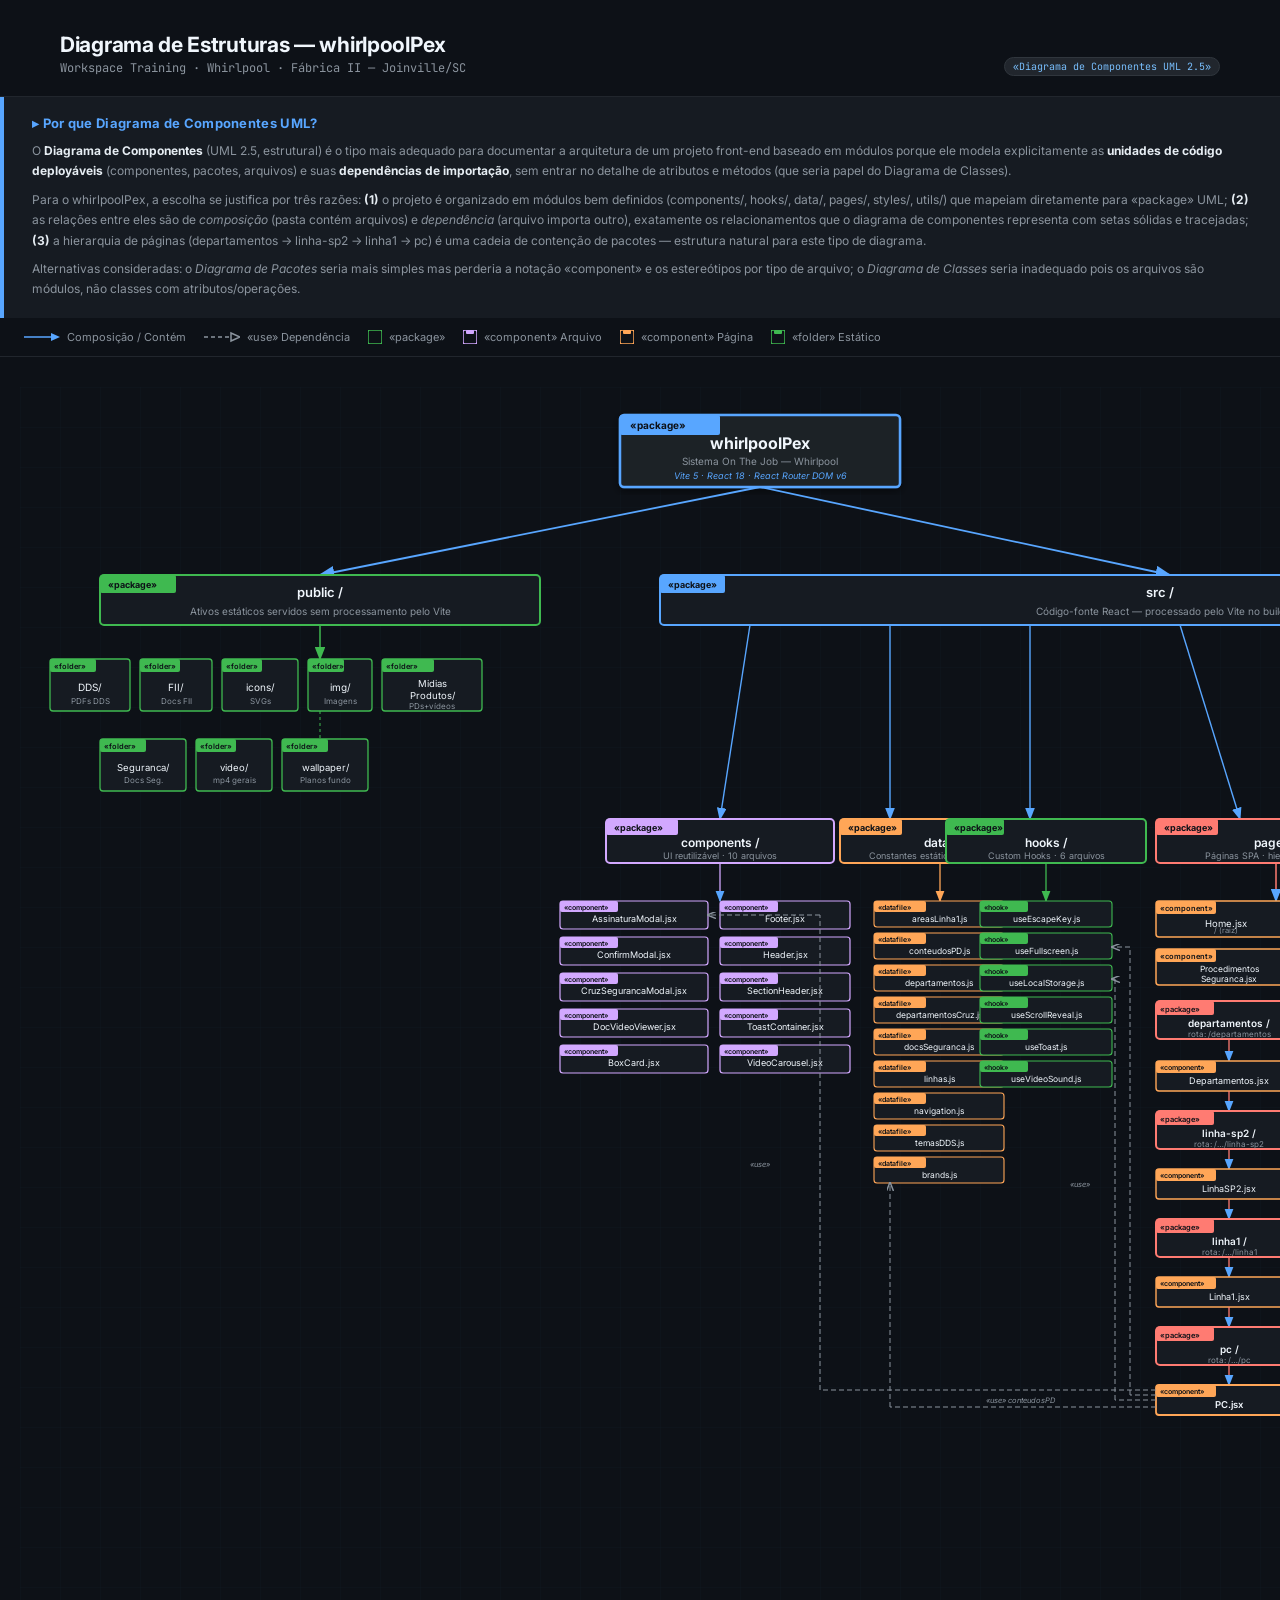
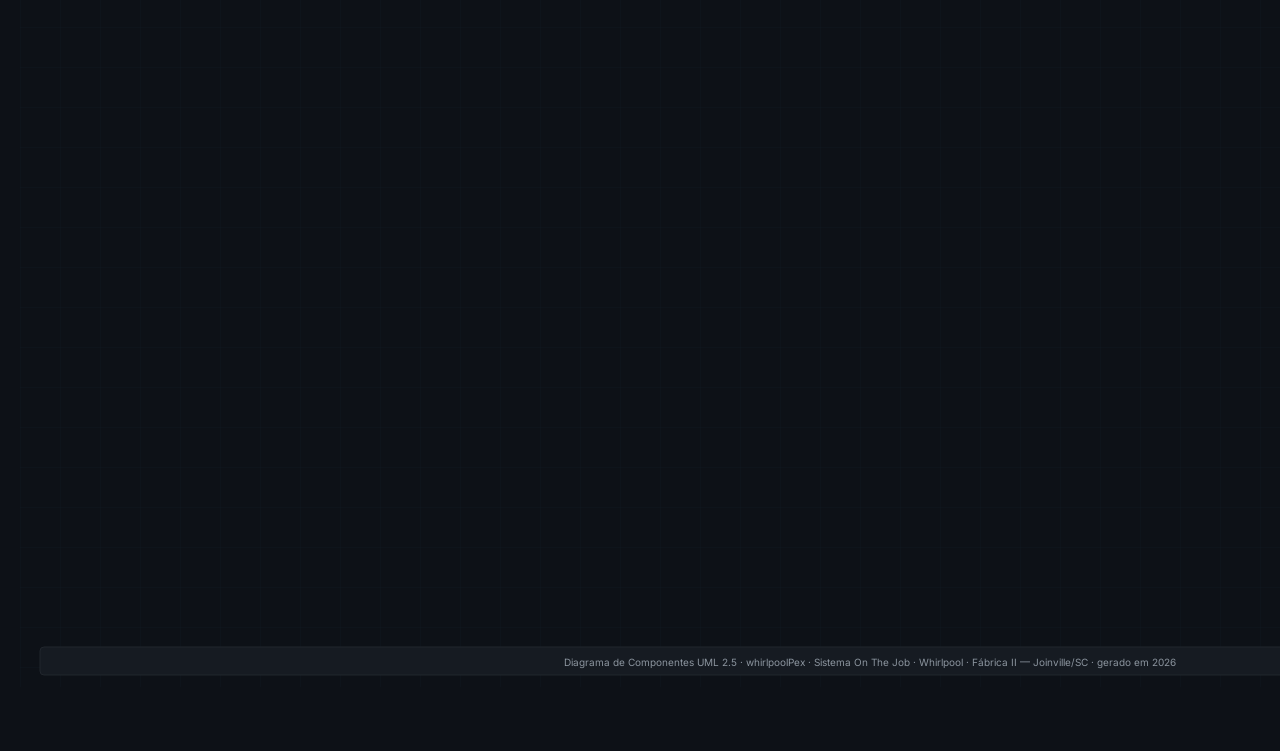
==== diagramaDeComponentes.html @ 2e38b56a "Inserido Diagramas de Comportamento/Componentes do sistema" ====
<!DOCTYPE html>
<html lang="pt-BR">
<head>
    <meta charset="UTF-8">
    <meta name="viewport" content="width=device-width, initial-scale=1.0">
    <title>Diagrama de Estruturas — whirlpoolPex</title>
    <style>
        @import url('https://fonts.googleapis.com/css2?family=JetBrains+Mono:wght@400;600&family=Inter:wght@300;400;600;700&display=swap');
        *{box-sizing:border-box;margin:0;padding:0}
        body{background:#0d1117;font-family:'Inter',sans-serif;color:#e6edf3;min-height:100vh}
        .page-header{padding:32px 60px 20px;border-bottom:1px solid #21262d;display:flex;align-items:flex-end;justify-content:space-between}
        .page-header h1{font-size:21px;font-weight:700;color:#f0f6fc;letter-spacing:-.3px}
        .page-header p{font-size:12px;color:#8b949e;margin-top:3px;font-family:'JetBrains Mono',monospace}
        .badge{font-size:10px;background:#21262d;border:1px solid #30363d;padding:2px 8px;border-radius:20px;font-family:'JetBrains Mono',monospace;color:#79c0ff}
        .rationale{background:#161b22;border-left:4px solid #58a6ff;padding:18px 28px;margin:0}
        .rationale h3{font-size:13px;font-weight:700;color:#58a6ff;margin-bottom:10px;letter-spacing:.3px}
        .rationale p{font-size:12px;color:#8b949e;line-height:1.7;margin-bottom:8px}
        .rationale p:last-child{margin-bottom:0}
        .rationale strong{color:#e6edf3}
        .legend{display:flex;flex-wrap:wrap;gap:18px;padding:12px 24px;background:#0d1117;border-bottom:1px solid #21262d}
        .li{display:flex;align-items:center;gap:7px;font-size:11px;color:#8b949e}
        .diagram-container{overflow:auto;padding:30px 20px 60px;cursor:grab}
        .diagram-container:active{cursor:grabbing}
        svg text{user-select:none;-webkit-user-select:none}
    </style>
</head>
<body>
<div class="page-header">
    <div>
        <h1>Diagrama de Estruturas — whirlpoolPex</h1>
        <p>Workspace Training · Whirlpool · Fábrica II — Joinville/SC</p>
    </div>
    <span class="badge">«Diagrama de Componentes UML 2.5»</span>
</div>

<div class="rationale">
    <h3>▸ Por que Diagrama de Componentes UML?</h3>
    <p>O <strong>Diagrama de Componentes</strong> (UML 2.5, estrutural) é o tipo mais adequado para documentar a arquitetura de um projeto front-end baseado em módulos porque ele modela explicitamente as <strong>unidades de código deployáveis</strong> (componentes, pacotes, arquivos) e suas <strong>dependências de importação</strong>, sem entrar no detalhe de atributos e métodos (que seria papel do Diagrama de Classes).</p>
    <p>Para o whirlpoolPex, a escolha se justifica por três razões: <strong>(1)</strong> o projeto é organizado em módulos bem definidos (components/, hooks/, data/, pages/, styles/, utils/) que mapeiam diretamente para «package» UML; <strong>(2)</strong> as relações entre eles são de <em>composição</em> (pasta contém arquivos) e <em>dependência</em> (arquivo importa outro), exatamente os relacionamentos que o diagrama de componentes representa com setas sólidas e tracejadas; <strong>(3)</strong> a hierarquia de páginas (departamentos → linha-sp2 → linha1 → pc) é uma cadeia de contenção de pacotes — estrutura natural para este tipo de diagrama.</p>
    <p>Alternativas consideradas: o <em>Diagrama de Pacotes</em> seria mais simples mas perderia a notação «component» e os estereótipos por tipo de arquivo; o <em>Diagrama de Classes</em> seria inadequado pois os arquivos são módulos, não classes com atributos/operações.</p>
</div>

<div class="legend">
    <div class="li"><svg width="36" height="14"><line x1="0" y1="7" x2="27" y2="7" stroke="#58a6ff" stroke-width="1.5"/><polygon points="27,3 36,7 27,11" fill="#58a6ff"/></svg>Composição / Contém</div>
    <div class="li"><svg width="36" height="14"><line x1="0" y1="7" x2="27" y2="7" stroke="#8b949e" stroke-width="1.3" stroke-dasharray="4,3"/><polygon points="27,3 36,7 27,11" fill="none" stroke="#8b949e" stroke-width="1.5"/></svg>«use» Dependência</div>
    <div class="li"><svg width="14" height="14"><rect x="0" y="0" width="14" height="14" rx="2" fill="none" stroke="#3fb950" stroke-width="1.5"/></svg>«package»</div>
    <div class="li"><svg width="14" height="14"><rect x="0" y="0" width="14" height="14" rx="2" fill="none" stroke="#d2a8ff" stroke-width="1.5"/><rect x="3" y="0" width="8" height="4" rx="1" fill="#d2a8ff"/></svg>«component» Arquivo</div>
    <div class="li"><svg width="14" height="14"><rect x="0" y="0" width="14" height="14" rx="2" fill="none" stroke="#ffa657" stroke-width="1.5"/><rect x="3" y="0" width="8" height="4" rx="1" fill="#ffa657"/></svg>«component» Página</div>
    <div class="li"><svg width="14" height="14"><rect x="0" y="0" width="14" height="14" rx="2" fill="none" stroke="#3fb950" stroke-width="1.5"/><rect x="3" y="0" width="8" height="4" rx="1" fill="#3fb950"/></svg>«folder» Estático</div>
</div>

<div class="diagram-container">
    <svg id="uml" width="1700" height="1900" viewBox="0 0 1700 1900"
         xmlns="http://www.w3.org/2000/svg" font-family="'Inter',sans-serif">
        <defs>
            <marker id="as" markerWidth="9" markerHeight="7" refX="8" refY="3.5" orient="auto"><polygon points="0 0,9 3.5,0 7" fill="#58a6ff"/></marker>
            <marker id="ao" markerWidth="9" markerHeight="7" refX="8" refY="3.5" orient="auto"><polyline points="0 0,9 3.5,0 7" fill="none" stroke="#8b949e" stroke-width="1.5"/></marker>
            <marker id="ag" markerWidth="9" markerHeight="7" refX="8" refY="3.5" orient="auto"><polygon points="0 0,9 3.5,0 7" fill="#3fb950"/></marker>
            <marker id="ao2" markerWidth="9" markerHeight="7" refX="8" refY="3.5" orient="auto"><polygon points="0 0,9 3.5,0 7" fill="#ffa657"/></marker>
            <marker id="ae3" markerWidth="9" markerHeight="7" refX="8" refY="3.5" orient="auto"><polygon points="0 0,9 3.5,0 7" fill="#e3b341"/></marker>
            <filter id="sh"><feDropShadow dx="0" dy="3" stdDeviation="4" flood-color="#000" flood-opacity="0.5"/></filter>
            <pattern id="grid" width="40" height="40" patternUnits="userSpaceOnUse">
                <path d="M40 0L0 0 0 40" fill="none" stroke="#58a6ff" stroke-width="0.3" opacity="0.1"/>
            </pattern>
        </defs>
        <rect width="1700" height="1900" fill="#0d1117"/>
        <rect width="1700" height="1900" fill="url(#grid)"/>

        <!-- ══ ROOT ══ -->
        <rect x="600" y="28" width="280" height="72" rx="4" fill="#1c2128" stroke="#58a6ff" stroke-width="2.5" filter="url(#sh)"/>
        <rect x="600" y="28" width="100" height="20" rx="2" fill="#58a6ff"/>
        <text x="610" y="42" font-size="10" fill="#0d1117" font-weight="700">«package»</text>
        <text x="740" y="62" font-size="16" fill="#f0f6fc" font-weight="700" text-anchor="middle">whirlpoolPex</text>
        <text x="740" y="78" font-size="10" fill="#8b949e" text-anchor="middle">Sistema On The Job — Whirlpool</text>
        <text x="740" y="92" font-size="9" fill="#58a6ff" text-anchor="middle" font-style="italic">Vite 5 · React 18 · React Router DOM v6</text>

        <!-- root → public, root → src -->
        <line x1="740" y1="100" x2="300" y2="188" stroke="#58a6ff" stroke-width="1.8" marker-end="url(#as)"/>
        <line x1="740" y1="100" x2="1150" y2="188" stroke="#58a6ff" stroke-width="1.8" marker-end="url(#as)"/>

        <!-- ══ PUBLIC ══ -->
        <rect x="80" y="188" width="440" height="50" rx="4" fill="#161b22" stroke="#3fb950" stroke-width="2"/>
        <rect x="80" y="188" width="76" height="18" rx="2" fill="#3fb950"/>
        <text x="88" y="201" font-size="9" fill="#0d1117" font-weight="700">«package»</text>
        <text x="300" y="210" font-size="13" fill="#f0f6fc" font-weight="600" text-anchor="middle">public /</text>
        <text x="300" y="228" font-size="10" fill="#8b949e" text-anchor="middle">Ativos estáticos servidos sem processamento pelo Vite</text>

        <!-- public → folders -->
        <line x1="300" y1="238" x2="300" y2="272" stroke="#3fb950" stroke-width="1.5" marker-end="url(#ag)"/>

        <!-- public folders row 1 -->
        <!-- DDS -->
        <rect x="30" y="272" width="80" height="52" rx="3" fill="#161b22" stroke="#3fb950" stroke-width="1.3"/>
        <rect x="30" y="272" width="46" height="13" rx="2" fill="#3fb950"/>
        <text x="34" y="282" font-size="7.5" fill="#0d1117" font-weight="600">«folder»</text>
        <text x="70" y="304" font-size="10" fill="#f0f6fc" text-anchor="middle">DDS/</text>
        <text x="70" y="317" font-size="8" fill="#8b949e" text-anchor="middle">PDFs DDS</text>

        <!-- FII -->
        <rect x="120" y="272" width="72" height="52" rx="3" fill="#161b22" stroke="#3fb950" stroke-width="1.3"/>
        <rect x="120" y="272" width="40" height="13" rx="2" fill="#3fb950"/>
        <text x="124" y="282" font-size="7.5" fill="#0d1117" font-weight="600">«folder»</text>
        <text x="156" y="304" font-size="10" fill="#f0f6fc" text-anchor="middle">FII/</text>
        <text x="156" y="317" font-size="8" fill="#8b949e" text-anchor="middle">Docs FII</text>

        <!-- icons -->
        <rect x="202" y="272" width="76" height="52" rx="3" fill="#161b22" stroke="#3fb950" stroke-width="1.3"/>
        <rect x="202" y="272" width="40" height="13" rx="2" fill="#3fb950"/>
        <text x="206" y="282" font-size="7.5" fill="#0d1117" font-weight="600">«folder»</text>
        <text x="240" y="304" font-size="10" fill="#f0f6fc" text-anchor="middle">icons/</text>
        <text x="240" y="317" font-size="8" fill="#8b949e" text-anchor="middle">SVGs</text>

        <!-- img -->
        <rect x="288" y="272" width="64" height="52" rx="3" fill="#161b22" stroke="#3fb950" stroke-width="1.3"/>
        <rect x="288" y="272" width="36" height="13" rx="2" fill="#3fb950"/>
        <text x="292" y="282" font-size="7.5" fill="#0d1117" font-weight="600">«folder»</text>
        <text x="320" y="304" font-size="10" fill="#f0f6fc" text-anchor="middle">img/</text>
        <text x="320" y="317" font-size="8" fill="#8b949e" text-anchor="middle">Imagens</text>

        <!-- MidiasProdutos -->
        <rect x="362" y="272" width="100" height="52" rx="3" fill="#161b22" stroke="#3fb950" stroke-width="1.3"/>
        <rect x="362" y="272" width="52" height="13" rx="2" fill="#3fb950"/>
        <text x="366" y="282" font-size="7.5" fill="#0d1117" font-weight="600">«folder»</text>
        <text x="412" y="300" font-size="9.5" fill="#f0f6fc" text-anchor="middle">Midias</text>
        <text x="412" y="312" font-size="9.5" fill="#f0f6fc" text-anchor="middle">Produtos/</text>
        <text x="412" y="322" font-size="8" fill="#8b949e" text-anchor="middle">PDs+vídeos</text>

        <!-- public folders row 2 -->
        <line x1="300" y1="324" x2="300" y2="352" stroke="#3fb950" stroke-width="1" stroke-dasharray="3,3"/>

        <rect x="80" y="352" width="86" height="52" rx="3" fill="#161b22" stroke="#3fb950" stroke-width="1.3"/>
        <rect x="80" y="352" width="46" height="13" rx="2" fill="#3fb950"/>
        <text x="84" y="362" font-size="7.5" fill="#0d1117" font-weight="600">«folder»</text>
        <text x="123" y="384" font-size="9.5" fill="#f0f6fc" text-anchor="middle">Seguranca/</text>
        <text x="123" y="396" font-size="8" fill="#8b949e" text-anchor="middle">Docs Seg.</text>

        <rect x="176" y="352" width="76" height="52" rx="3" fill="#161b22" stroke="#3fb950" stroke-width="1.3"/>
        <rect x="176" y="352" width="40" height="13" rx="2" fill="#3fb950"/>
        <text x="180" y="362" font-size="7.5" fill="#0d1117" font-weight="600">«folder»</text>
        <text x="214" y="384" font-size="9.5" fill="#f0f6fc" text-anchor="middle">video/</text>
        <text x="214" y="396" font-size="8" fill="#8b949e" text-anchor="middle">mp4 gerais</text>

        <rect x="262" y="352" width="86" height="52" rx="3" fill="#161b22" stroke="#3fb950" stroke-width="1.3"/>
        <rect x="262" y="352" width="46" height="13" rx="2" fill="#3fb950"/>
        <text x="266" y="362" font-size="7.5" fill="#0d1117" font-weight="600">«folder»</text>
        <text x="305" y="384" font-size="9.5" fill="#f0f6fc" text-anchor="middle">wallpaper/</text>
        <text x="305" y="396" font-size="8" fill="#8b949e" text-anchor="middle">Planos fundo</text>

        <!-- ══ SRC ══ -->
        <rect x="640" y="188" width="1000" height="50" rx="4" fill="#161b22" stroke="#58a6ff" stroke-width="2"/>
        <rect x="640" y="188" width="65" height="18" rx="2" fill="#58a6ff"/>
        <text x="648" y="201" font-size="9" fill="#0d1117" font-weight="700">«package»</text>
        <text x="1140" y="210" font-size="13" fill="#f0f6fc" font-weight="600" text-anchor="middle">src /</text>
        <text x="1140" y="228" font-size="10" fill="#8b949e" text-anchor="middle">Código-fonte React — processado pelo Vite no build</text>

        <!-- src → subpackages (6 arrows) -->
        <line x1="730"  y1="238" x2="700"  y2="432" stroke="#58a6ff" stroke-width="1.4" marker-end="url(#as)"/>
        <line x1="870"  y1="238" x2="870"  y2="432" stroke="#58a6ff" stroke-width="1.4" marker-end="url(#as)"/>
        <line x1="1010" y1="238" x2="1010" y2="432" stroke="#58a6ff" stroke-width="1.4" marker-end="url(#as)"/>
        <line x1="1160" y1="238" x2="1220" y2="432" stroke="#58a6ff" stroke-width="1.4" marker-end="url(#as)"/>
        <line x1="1380" y1="238" x2="1440" y2="432" stroke="#58a6ff" stroke-width="1.4" marker-end="url(#as)"/>
        <!-- src → App.jsx -->
        <line x1="1600" y1="238" x2="1620" y2="272" stroke="#58a6ff" stroke-width="1.4" marker-end="url(#as)"/>

        <!-- App.jsx -->
        <rect x="1564" y="272" width="116" height="44" rx="3" fill="#161b22" stroke="#ffa657" stroke-width="1.5"/>
        <rect x="1564" y="272" width="60" height="14" rx="2" fill="#ffa657"/>
        <text x="1568" y="283" font-size="7.5" fill="#0d1117" font-weight="600">«component»</text>
        <text x="1622" y="300" font-size="9.5" fill="#f0f6fc" text-anchor="middle">App.jsx</text>
        <text x="1622" y="312" font-size="8" fill="#8b949e" text-anchor="middle">Router raiz</text>

        <!-- main.jsx (below App) -->
        <line x1="1622" y1="316" x2="1622" y2="340" stroke="#ffa657" stroke-width="1.3" marker-end="url(#ao2)"/>
        <rect x="1564" y="340" width="116" height="44" rx="3" fill="#161b22" stroke="#ffa657" stroke-width="1.5"/>
        <rect x="1564" y="340" width="60" height="14" rx="2" fill="#ffa657"/>
        <text x="1568" y="351" font-size="7.5" fill="#0d1117" font-weight="600">«component»</text>
        <text x="1622" y="368" font-size="9.5" fill="#f0f6fc" text-anchor="middle">main.jsx</text>
        <text x="1622" y="380" font-size="8" fill="#8b949e" text-anchor="middle">Entry point</text>

        <!-- ══ SUBPACKAGES ROW ══ -->

        <!-- COMPONENTS -->
        <rect x="586" y="432" width="228" height="44" rx="4" fill="#161b22" stroke="#d2a8ff" stroke-width="2"/>
        <rect x="586" y="432" width="72" height="16" rx="2" fill="#d2a8ff"/>
        <text x="594" y="444" font-size="9" fill="#0d1117" font-weight="700">«package»</text>
        <text x="700" y="460" font-size="12" fill="#f0f6fc" font-weight="600" text-anchor="middle">components /</text>
        <text x="700" y="472" font-size="9" fill="#8b949e" text-anchor="middle">UI reutilizável · 10 arquivos</text>

        <!-- DATA -->
        <rect x="820" y="432" width="200" height="44" rx="4" fill="#161b22" stroke="#ffa657" stroke-width="2"/>
        <rect x="820" y="432" width="62" height="16" rx="2" fill="#ffa657"/>
        <text x="828" y="444" font-size="9" fill="#0d1117" font-weight="700">«package»</text>
        <text x="920" y="460" font-size="12" fill="#f0f6fc" font-weight="600" text-anchor="middle">data /</text>
        <text x="920" y="472" font-size="9" fill="#8b949e" text-anchor="middle">Constantes estáticas · 9 arquivos</text>

        <!-- HOOKS -->
        <rect x="926" y="432" width="200" height="44" rx="4" fill="#161b22" stroke="#3fb950" stroke-width="2"/>
        <rect x="926" y="432" width="58" height="16" rx="2" fill="#3fb950"/>
        <text x="934" y="444" font-size="9" fill="#0d1117" font-weight="700">«package»</text>
        <text x="1026" y="460" font-size="12" fill="#f0f6fc" font-weight="600" text-anchor="middle">hooks /</text>
        <text x="1026" y="472" font-size="9" fill="#8b949e" text-anchor="middle">Custom Hooks · 6 arquivos</text>

        <!-- PAGES -->
        <rect x="1136" y="432" width="240" height="44" rx="4" fill="#161b22" stroke="#ff7b72" stroke-width="2"/>
        <rect x="1136" y="432" width="62" height="16" rx="2" fill="#ff7b72"/>
        <text x="1144" y="444" font-size="9" fill="#0d1117" font-weight="700">«package»</text>
        <text x="1256" y="460" font-size="12" fill="#f0f6fc" font-weight="600" text-anchor="middle">pages /</text>
        <text x="1256" y="472" font-size="9" fill="#8b949e" text-anchor="middle">Páginas SPA · hierarquia de rotas</text>

        <!-- STYLES -->
        <rect x="1386" y="432" width="170" height="44" rx="4" fill="#161b22" stroke="#79c0ff" stroke-width="2"/>
        <rect x="1386" y="432" width="58" height="16" rx="2" fill="#79c0ff"/>
        <text x="1394" y="444" font-size="9" fill="#0d1117" font-weight="700">«package»</text>
        <text x="1471" y="460" font-size="12" fill="#f0f6fc" font-weight="600" text-anchor="middle">styles /</text>
        <text x="1471" y="472" font-size="9" fill="#8b949e" text-anchor="middle">CSS por módulo · 9 arquivos</text>

        <!-- utils (standalone) -->
        <rect x="1570" y="432" width="100" height="44" rx="3" fill="#161b22" stroke="#e3b341" stroke-width="1.8"/>
        <rect x="1570" y="432" width="56" height="16" rx="2" fill="#e3b341"/>
        <text x="1574" y="444" font-size="9" fill="#0d1117" font-weight="700">«package»</text>
        <text x="1620" y="460" font-size="10" fill="#f0f6fc" font-weight="600" text-anchor="middle">utils /</text>
        <text x="1620" y="472" font-size="9" fill="#8b949e" text-anchor="middle">Utilitários</text>

        <!-- ══ COMPONENTS children ══ -->
        <line x1="700" y1="476" x2="700" y2="514" stroke="#d2a8ff" stroke-width="1.3" marker-end="url(#as)"/>

        <!-- col A (left) -->
        <rect x="540" y="514" width="148" height="28" rx="3" fill="#161b22" stroke="#d2a8ff" stroke-width="1.2"/>
        <rect x="540" y="514" width="58" height="11" rx="2" fill="#d2a8ff"/>
        <text x="544" y="523" font-size="7" fill="#0d1117" font-weight="600">«component»</text>
        <text x="614" y="535" font-size="9" fill="#f0f6fc" text-anchor="middle">AssinaturaModal.jsx</text>

        <rect x="540" y="550" width="148" height="28" rx="3" fill="#161b22" stroke="#d2a8ff" stroke-width="1.2"/>
        <rect x="540" y="550" width="58" height="11" rx="2" fill="#d2a8ff"/>
        <text x="544" y="559" font-size="7" fill="#0d1117" font-weight="600">«component»</text>
        <text x="614" y="571" font-size="9" fill="#f0f6fc" text-anchor="middle">ConfirmModal.jsx</text>

        <rect x="540" y="586" width="148" height="28" rx="3" fill="#161b22" stroke="#d2a8ff" stroke-width="1.2"/>
        <rect x="540" y="586" width="58" height="11" rx="2" fill="#d2a8ff"/>
        <text x="544" y="595" font-size="7" fill="#0d1117" font-weight="600">«component»</text>
        <text x="614" y="607" font-size="9" fill="#f0f6fc" text-anchor="middle">CruzSegurancaModal.jsx</text>

        <rect x="540" y="622" width="148" height="28" rx="3" fill="#161b22" stroke="#d2a8ff" stroke-width="1.2"/>
        <rect x="540" y="622" width="58" height="11" rx="2" fill="#d2a8ff"/>
        <text x="544" y="631" font-size="7" fill="#0d1117" font-weight="600">«component»</text>
        <text x="614" y="643" font-size="9" fill="#f0f6fc" text-anchor="middle">DocVideoViewer.jsx</text>

        <rect x="540" y="658" width="148" height="28" rx="3" fill="#161b22" stroke="#d2a8ff" stroke-width="1.2"/>
        <rect x="540" y="658" width="58" height="11" rx="2" fill="#d2a8ff"/>
        <text x="544" y="667" font-size="7" fill="#0d1117" font-weight="600">«component»</text>
        <text x="614" y="679" font-size="9" fill="#f0f6fc" text-anchor="middle">BoxCard.jsx</text>

        <!-- col B (right) -->
        <rect x="700" y="514" width="130" height="28" rx="3" fill="#161b22" stroke="#d2a8ff" stroke-width="1.2"/>
        <rect x="700" y="514" width="58" height="11" rx="2" fill="#d2a8ff"/>
        <text x="704" y="523" font-size="7" fill="#0d1117" font-weight="600">«component»</text>
        <text x="765" y="535" font-size="9" fill="#f0f6fc" text-anchor="middle">Footer.jsx</text>

        <rect x="700" y="550" width="130" height="28" rx="3" fill="#161b22" stroke="#d2a8ff" stroke-width="1.2"/>
        <rect x="700" y="550" width="58" height="11" rx="2" fill="#d2a8ff"/>
        <text x="704" y="559" font-size="7" fill="#0d1117" font-weight="600">«component»</text>
        <text x="765" y="571" font-size="9" fill="#f0f6fc" text-anchor="middle">Header.jsx</text>

        <rect x="700" y="586" width="130" height="28" rx="3" fill="#161b22" stroke="#d2a8ff" stroke-width="1.2"/>
        <rect x="700" y="586" width="58" height="11" rx="2" fill="#d2a8ff"/>
        <text x="704" y="595" font-size="7" fill="#0d1117" font-weight="600">«component»</text>
        <text x="765" y="607" font-size="9" fill="#f0f6fc" text-anchor="middle">SectionHeader.jsx</text>

        <rect x="700" y="622" width="130" height="28" rx="3" fill="#161b22" stroke="#d2a8ff" stroke-width="1.2"/>
        <rect x="700" y="622" width="58" height="11" rx="2" fill="#d2a8ff"/>
        <text x="704" y="631" font-size="7" fill="#0d1117" font-weight="600">«component»</text>
        <text x="765" y="643" font-size="9" fill="#f0f6fc" text-anchor="middle">ToastContainer.jsx</text>

        <rect x="700" y="658" width="130" height="28" rx="3" fill="#161b22" stroke="#d2a8ff" stroke-width="1.2"/>
        <rect x="700" y="658" width="58" height="11" rx="2" fill="#d2a8ff"/>
        <text x="704" y="667" font-size="7" fill="#0d1117" font-weight="600">«component»</text>
        <text x="765" y="679" font-size="9" fill="#f0f6fc" text-anchor="middle">VideoCarousel.jsx</text>

        <!-- ══ DATA children ══ -->
        <line x1="920" y1="476" x2="920" y2="514" stroke="#ffa657" stroke-width="1.3" marker-end="url(#ao2)"/>

        <!-- data files -->
        <rect x="854" y="514" width="130" height="26" rx="3" fill="#161b22" stroke="#ffa657" stroke-width="1.1"/>
        <rect x="854" y="514" width="52" height="11" rx="2" fill="#ffa657"/>
        <text x="858" y="523" font-size="7" fill="#0d1117" font-weight="600">«datafile»</text>
        <text x="919" y="535" font-size="8.5" fill="#f0f6fc" text-anchor="middle">areasLinha1.js</text>

        <rect x="854" y="546" width="130" height="26" rx="3" fill="#161b22" stroke="#ffa657" stroke-width="1.1"/>
        <rect x="854" y="546" width="52" height="11" rx="2" fill="#ffa657"/>
        <text x="858" y="555" font-size="7" fill="#0d1117" font-weight="600">«datafile»</text>
        <text x="919" y="567" font-size="8.5" fill="#f0f6fc" text-anchor="middle">conteudosPD.js</text>

        <rect x="854" y="578" width="130" height="26" rx="3" fill="#161b22" stroke="#ffa657" stroke-width="1.1"/>
        <rect x="854" y="578" width="52" height="11" rx="2" fill="#ffa657"/>
        <text x="858" y="587" font-size="7" fill="#0d1117" font-weight="600">«datafile»</text>
        <text x="919" y="599" font-size="8.5" fill="#f0f6fc" text-anchor="middle">departamentos.js</text>

        <rect x="854" y="610" width="130" height="26" rx="3" fill="#161b22" stroke="#ffa657" stroke-width="1.1"/>
        <rect x="854" y="610" width="52" height="11" rx="2" fill="#ffa657"/>
        <text x="858" y="619" font-size="7" fill="#0d1117" font-weight="600">«datafile»</text>
        <text x="919" y="631" font-size="8.5" fill="#f0f6fc" text-anchor="middle">departamentosCruz.js</text>

        <rect x="854" y="642" width="130" height="26" rx="3" fill="#161b22" stroke="#ffa657" stroke-width="1.1"/>
        <rect x="854" y="642" width="52" height="11" rx="2" fill="#ffa657"/>
        <text x="858" y="651" font-size="7" fill="#0d1117" font-weight="600">«datafile»</text>
        <text x="919" y="663" font-size="8.5" fill="#f0f6fc" text-anchor="middle">docsSeguranca.js</text>

        <rect x="854" y="674" width="130" height="26" rx="3" fill="#161b22" stroke="#ffa657" stroke-width="1.1"/>
        <rect x="854" y="674" width="52" height="11" rx="2" fill="#ffa657"/>
        <text x="858" y="683" font-size="7" fill="#0d1117" font-weight="600">«datafile»</text>
        <text x="919" y="695" font-size="8.5" fill="#f0f6fc" text-anchor="middle">linhas.js</text>

        <rect x="854" y="706" width="130" height="26" rx="3" fill="#161b22" stroke="#ffa657" stroke-width="1.1"/>
        <rect x="854" y="706" width="52" height="11" rx="2" fill="#ffa657"/>
        <text x="858" y="715" font-size="7" fill="#0d1117" font-weight="600">«datafile»</text>
        <text x="919" y="727" font-size="8.5" fill="#f0f6fc" text-anchor="middle">navigation.js</text>

        <rect x="854" y="738" width="130" height="26" rx="3" fill="#161b22" stroke="#ffa657" stroke-width="1.1"/>
        <rect x="854" y="738" width="52" height="11" rx="2" fill="#ffa657"/>
        <text x="858" y="747" font-size="7" fill="#0d1117" font-weight="600">«datafile»</text>
        <text x="919" y="759" font-size="8.5" fill="#f0f6fc" text-anchor="middle">temasDDS.js</text>

        <rect x="854" y="770" width="130" height="26" rx="3" fill="#161b22" stroke="#ffa657" stroke-width="1.1"/>
        <rect x="854" y="770" width="52" height="11" rx="2" fill="#ffa657"/>
        <text x="858" y="779" font-size="7" fill="#0d1117" font-weight="600">«datafile»</text>
        <text x="919" y="791" font-size="8.5" fill="#f0f6fc" text-anchor="middle">brands.js</text>

        <!-- ══ HOOKS children ══ -->
        <line x1="1026" y1="476" x2="1026" y2="514" stroke="#3fb950" stroke-width="1.3" marker-end="url(#ag)"/>

        <rect x="960" y="514" width="132" height="26" rx="3" fill="#161b22" stroke="#3fb950" stroke-width="1.1"/>
        <rect x="960" y="514" width="48" height="11" rx="2" fill="#3fb950"/>
        <text x="964" y="523" font-size="7" fill="#0d1117" font-weight="600">«hook»</text>
        <text x="1026" y="535" font-size="8.5" fill="#f0f6fc" text-anchor="middle">useEscapeKey.js</text>

        <rect x="960" y="546" width="132" height="26" rx="3" fill="#161b22" stroke="#3fb950" stroke-width="1.1"/>
        <rect x="960" y="546" width="48" height="11" rx="2" fill="#3fb950"/>
        <text x="964" y="555" font-size="7" fill="#0d1117" font-weight="600">«hook»</text>
        <text x="1026" y="567" font-size="8.5" fill="#f0f6fc" text-anchor="middle">useFullscreen.js</text>

        <rect x="960" y="578" width="132" height="26" rx="3" fill="#161b22" stroke="#3fb950" stroke-width="1.1"/>
        <rect x="960" y="578" width="48" height="11" rx="2" fill="#3fb950"/>
        <text x="964" y="587" font-size="7" fill="#0d1117" font-weight="600">«hook»</text>
        <text x="1026" y="599" font-size="8.5" fill="#f0f6fc" text-anchor="middle">useLocalStorage.js</text>

        <rect x="960" y="610" width="132" height="26" rx="3" fill="#161b22" stroke="#3fb950" stroke-width="1.1"/>
        <rect x="960" y="610" width="48" height="11" rx="2" fill="#3fb950"/>
        <text x="964" y="619" font-size="7" fill="#0d1117" font-weight="600">«hook»</text>
        <text x="1026" y="631" font-size="8.5" fill="#f0f6fc" text-anchor="middle">useScrollReveal.js</text>

        <rect x="960" y="642" width="132" height="26" rx="3" fill="#161b22" stroke="#3fb950" stroke-width="1.1"/>
        <rect x="960" y="642" width="48" height="11" rx="2" fill="#3fb950"/>
        <text x="964" y="651" font-size="7" fill="#0d1117" font-weight="600">«hook»</text>
        <text x="1026" y="663" font-size="8.5" fill="#f0f6fc" text-anchor="middle">useToast.js</text>

        <rect x="960" y="674" width="132" height="26" rx="3" fill="#161b22" stroke="#3fb950" stroke-width="1.1"/>
        <rect x="960" y="674" width="48" height="11" rx="2" fill="#3fb950"/>
        <text x="964" y="683" font-size="7" fill="#0d1117" font-weight="600">«hook»</text>
        <text x="1026" y="695" font-size="8.5" fill="#f0f6fc" text-anchor="middle">useVideoSound.js</text>

        <!-- ══ PAGES hierarchy ══ -->
        <line x1="1256" y1="476" x2="1256" y2="514" stroke="#ff7b72" stroke-width="1.5" marker-end="url(#as)"/>

        <!-- Home.jsx -->
        <rect x="1136" y="514" width="140" height="36" rx="3" fill="#161b22" stroke="#ffa657" stroke-width="1.5"/>
        <rect x="1136" y="514" width="60" height="13" rx="2" fill="#ffa657"/>
        <text x="1140" y="524" font-size="7.5" fill="#0d1117" font-weight="600">«component»</text>
        <text x="1206" y="540" font-size="9.5" fill="#f0f6fc" text-anchor="middle">Home.jsx</text>
        <text x="1206" y="546" font-size="7.5" fill="#8b949e" text-anchor="middle">/ (raiz)</text>

        <!-- DialogoDiarioSeguranca.jsx -->
        <rect x="1290" y="514" width="146" height="36" rx="3" fill="#161b22" stroke="#ffa657" stroke-width="1.5"/>
        <rect x="1290" y="514" width="60" height="13" rx="2" fill="#ffa657"/>
        <text x="1294" y="524" font-size="7.5" fill="#0d1117" font-weight="600">«component»</text>
        <text x="1363" y="537" font-size="8.5" fill="#f0f6fc" text-anchor="middle">DialogoDiario</text>
        <text x="1363" y="548" font-size="8.5" fill="#f0f6fc" text-anchor="middle">Seguranca.jsx</text>

        <!-- ProcedimentosSeguranca.jsx -->
        <rect x="1136" y="562" width="146" height="36" rx="3" fill="#161b22" stroke="#ffa657" stroke-width="1.5"/>
        <rect x="1136" y="562" width="60" height="13" rx="2" fill="#ffa657"/>
        <text x="1140" y="572" font-size="7.5" fill="#0d1117" font-weight="600">«component»</text>
        <text x="1209" y="585" font-size="8.5" fill="#f0f6fc" text-anchor="middle">Procedimentos</text>
        <text x="1209" y="595" font-size="8.5" fill="#f0f6fc" text-anchor="middle">Seguranca.jsx</text>

        <!-- departamentos/ pkg -->
        <rect x="1136" y="614" width="146" height="38" rx="4" fill="#161b22" stroke="#ff7b72" stroke-width="2"/>
        <rect x="1136" y="614" width="58" height="14" rx="2" fill="#ff7b72"/>
        <text x="1140" y="625" font-size="7.5" fill="#0d1117" font-weight="600">«package»</text>
        <text x="1209" y="640" font-size="10" fill="#f0f6fc" font-weight="600" text-anchor="middle">departamentos /</text>
        <text x="1209" y="650" font-size="8" fill="#8b949e" text-anchor="middle">rota: /departamentos</text>
        <line x1="1209" y1="652" x2="1209" y2="674" stroke="#ff7b72" stroke-width="1.3" marker-end="url(#as)"/>

        <!-- Departamentos.jsx -->
        <rect x="1136" y="674" width="146" height="30" rx="3" fill="#161b22" stroke="#ffa657" stroke-width="1.4"/>
        <rect x="1136" y="674" width="60" height="12" rx="2" fill="#ffa657"/>
        <text x="1140" y="683" font-size="7" fill="#0d1117" font-weight="600">«component»</text>
        <text x="1209" y="697" font-size="9" fill="#f0f6fc" text-anchor="middle">Departamentos.jsx</text>
        <line x1="1209" y1="704" x2="1209" y2="724" stroke="#ff7b72" stroke-width="1.3" marker-end="url(#as)"/>

        <!-- linha-sp2/ pkg -->
        <rect x="1136" y="724" width="146" height="38" rx="4" fill="#161b22" stroke="#ff7b72" stroke-width="2"/>
        <rect x="1136" y="724" width="58" height="14" rx="2" fill="#ff7b72"/>
        <text x="1140" y="735" font-size="7.5" fill="#0d1117" font-weight="600">«package»</text>
        <text x="1209" y="750" font-size="10" fill="#f0f6fc" font-weight="600" text-anchor="middle">linha-sp2 /</text>
        <text x="1209" y="760" font-size="8" fill="#8b949e" text-anchor="middle">rota: /…/linha-sp2</text>
        <line x1="1209" y1="762" x2="1209" y2="782" stroke="#ff7b72" stroke-width="1.3" marker-end="url(#as)"/>

        <!-- LinhaSP2.jsx -->
        <rect x="1136" y="782" width="146" height="30" rx="3" fill="#161b22" stroke="#ffa657" stroke-width="1.4"/>
        <rect x="1136" y="782" width="60" height="12" rx="2" fill="#ffa657"/>
        <text x="1140" y="791" font-size="7" fill="#0d1117" font-weight="600">«component»</text>
        <text x="1209" y="805" font-size="9" fill="#f0f6fc" text-anchor="middle">LinhaSP2.jsx</text>
        <line x1="1209" y1="812" x2="1209" y2="832" stroke="#ff7b72" stroke-width="1.3" marker-end="url(#as)"/>

        <!-- linha1/ pkg -->
        <rect x="1136" y="832" width="146" height="38" rx="4" fill="#161b22" stroke="#ff7b72" stroke-width="2"/>
        <rect x="1136" y="832" width="58" height="14" rx="2" fill="#ff7b72"/>
        <text x="1140" y="843" font-size="7.5" fill="#0d1117" font-weight="600">«package»</text>
        <text x="1209" y="858" font-size="10" fill="#f0f6fc" font-weight="600" text-anchor="middle">linha1 /</text>
        <text x="1209" y="868" font-size="8" fill="#8b949e" text-anchor="middle">rota: /…/linha1</text>
        <line x1="1209" y1="870" x2="1209" y2="890" stroke="#ff7b72" stroke-width="1.3" marker-end="url(#as)"/>

        <!-- Linha1.jsx -->
        <rect x="1136" y="890" width="146" height="30" rx="3" fill="#161b22" stroke="#ffa657" stroke-width="1.4"/>
        <rect x="1136" y="890" width="60" height="12" rx="2" fill="#ffa657"/>
        <text x="1140" y="899" font-size="7" fill="#0d1117" font-weight="600">«component»</text>
        <text x="1209" y="913" font-size="9" fill="#f0f6fc" text-anchor="middle">Linha1.jsx</text>
        <line x1="1209" y1="920" x2="1209" y2="940" stroke="#ff7b72" stroke-width="1.3" marker-end="url(#as)"/>

        <!-- pc/ pkg -->
        <rect x="1136" y="940" width="146" height="38" rx="4" fill="#161b22" stroke="#ff7b72" stroke-width="2"/>
        <rect x="1136" y="940" width="58" height="14" rx="2" fill="#ff7b72"/>
        <text x="1140" y="951" font-size="7.5" fill="#0d1117" font-weight="600">«package»</text>
        <text x="1209" y="966" font-size="10" fill="#f0f6fc" font-weight="600" text-anchor="middle">pc /</text>
        <text x="1209" y="976" font-size="8" fill="#8b949e" text-anchor="middle">rota: /…/pc</text>
        <line x1="1209" y1="978" x2="1209" y2="998" stroke="#ff7b72" stroke-width="1.3" marker-end="url(#as)"/>

        <!-- PC.jsx -->
        <rect x="1136" y="998" width="146" height="30" rx="3" fill="#161b22" stroke="#ffa657" stroke-width="1.8"/>
        <rect x="1136" y="998" width="60" height="12" rx="2" fill="#ffa657"/>
        <text x="1140" y="1007" font-size="7" fill="#0d1117" font-weight="600">«component»</text>
        <text x="1209" y="1021" font-size="9.5" fill="#f0f6fc" font-weight="600" text-anchor="middle">PC.jsx</text>

        <!-- ══ STYLES children ══ -->
        <line x1="1471" y1="476" x2="1471" y2="514" stroke="#79c0ff" stroke-width="1.3" marker-end="url(#as)"/>

        <rect x="1390" y="514" width="162" height="26" rx="3" fill="#161b22" stroke="#79c0ff" stroke-width="1.1"/>
        <rect x="1390" y="514" width="44" height="11" rx="2" fill="#79c0ff"/>
        <text x="1394" y="523" font-size="7" fill="#0d1117" font-weight="600">«css»</text>
        <text x="1471" y="535" font-size="8.5" fill="#f0f6fc" text-anchor="middle">app.css · base.css</text>

        <rect x="1390" y="546" width="162" height="26" rx="3" fill="#161b22" stroke="#79c0ff" stroke-width="1.1"/>
        <rect x="1394" y="546" width="44" height="11" rx="2" fill="#79c0ff"/>
        <text x="1394" y="555" font-size="7" fill="#0d1117" font-weight="600">«css»</text>
        <text x="1471" y="567" font-size="8.5" fill="#f0f6fc" text-anchor="middle">Departamentos.css</text>

        <rect x="1390" y="578" width="162" height="26" rx="3" fill="#161b22" stroke="#79c0ff" stroke-width="1.1"/>
        <rect x="1394" y="578" width="44" height="11" rx="2" fill="#79c0ff"/>
        <text x="1394" y="587" font-size="7" fill="#0d1117" font-weight="600">«css»</text>
        <text x="1471" y="599" font-size="8.5" fill="#f0f6fc" text-anchor="middle">Styledds.css</text>

        <rect x="1390" y="610" width="162" height="26" rx="3" fill="#161b22" stroke="#79c0ff" stroke-width="1.1"/>
        <rect x="1394" y="610" width="44" height="11" rx="2" fill="#79c0ff"/>
        <text x="1394" y="619" font-size="7" fill="#0d1117" font-weight="600">«css»</text>
        <text x="1471" y="631" font-size="8.5" fill="#f0f6fc" text-anchor="middle">styleIlhas.css</text>

        <rect x="1390" y="642" width="162" height="26" rx="3" fill="#161b22" stroke="#79c0ff" stroke-width="1.1"/>
        <rect x="1394" y="642" width="44" height="11" rx="2" fill="#79c0ff"/>
        <text x="1394" y="651" font-size="7" fill="#0d1117" font-weight="600">«css»</text>
        <text x="1471" y="663" font-size="8.5" fill="#f0f6fc" text-anchor="middle">StyleLinhas.css</text>

        <rect x="1390" y="674" width="162" height="26" rx="3" fill="#161b22" stroke="#79c0ff" stroke-width="1.1"/>
        <rect x="1394" y="674" width="44" height="11" rx="2" fill="#79c0ff"/>
        <text x="1394" y="683" font-size="7" fill="#0d1117" font-weight="600">«css»</text>
        <text x="1471" y="695" font-size="8.5" fill="#f0f6fc" text-anchor="middle">Styleps.css</text>

        <rect x="1390" y="706" width="162" height="26" rx="3" fill="#161b22" stroke="#79c0ff" stroke-width="1.1"/>
        <rect x="1394" y="706" width="44" height="11" rx="2" fill="#79c0ff"/>
        <text x="1394" y="715" font-size="7" fill="#0d1117" font-weight="600">«css»</text>
        <text x="1471" y="727" font-size="8.5" fill="#f0f6fc" text-anchor="middle">StyleSP2.css</text>

        <rect x="1390" y="738" width="162" height="26" rx="3" fill="#161b22" stroke="#79c0ff" stroke-width="1.1"/>
        <rect x="1394" y="738" width="44" height="11" rx="2" fill="#79c0ff"/>
        <text x="1394" y="747" font-size="7" fill="#0d1117" font-weight="600">«css»</text>
        <text x="1471" y="759" font-size="8.5" fill="#f0f6fc" text-anchor="middle">style.css</text>

        <!-- ══ UTILS child ══ -->
        <line x1="1620" y1="476" x2="1620" y2="514" stroke="#e3b341" stroke-width="1.3" marker-end="url(#ae3)"/>
        <rect x="1556" y="514" width="130" height="30" rx="3" fill="#161b22" stroke="#e3b341" stroke-width="1.2"/>
        <rect x="1556" y="514" width="52" height="12" rx="2" fill="#e3b341"/>
        <text x="1560" y="524" font-size="7" fill="#0d1117" font-weight="600">«utility»</text>
        <text x="1621" y="538" font-size="9" fill="#f0f6fc" text-anchor="middle">exportarExcel.js</text>
        <text x="1621" y="548" font-size="7.5" fill="#8b949e" text-anchor="middle">SheetJS + Blob API</text>

        <!-- ══ DEPENDENCY ARROWS («use») ══ -->
        <!-- PC.jsx → useLocalStorage -->
        <line x1="1136" y1="1013" x2="1095" y2="1013" stroke="#8b949e" stroke-width="1" stroke-dasharray="5,3"/>
        <line x1="1095" y1="1013" x2="1095" y2="592" stroke="#8b949e" stroke-width="1" stroke-dasharray="5,3"/>
        <line x1="1095" y1="592" x2="1092" y2="592" stroke="#8b949e" stroke-width="1" stroke-dasharray="5,3" marker-end="url(#ao)"/>
        <text x="1060" y="800" font-size="7.5" fill="#8b949e" text-anchor="middle" font-style="italic">«use»</text>

        <!-- PC.jsx → useFullscreen -->
        <line x1="1136" y1="1008" x2="1110" y2="1008" stroke="#8b949e" stroke-width="1" stroke-dasharray="5,3"/>
        <line x1="1110" y1="1008" x2="1110" y2="560" stroke="#8b949e" stroke-width="1" stroke-dasharray="5,3"/>
        <line x1="1110" y1="560" x2="1092" y2="560" stroke="#8b949e" stroke-width="1" stroke-dasharray="5,3" marker-end="url(#ao)"/>

        <!-- PC.jsx → conteudosPD.js (data) -->
        <line x1="1136" y1="1020" x2="870" y2="1020" stroke="#8b949e" stroke-width="1" stroke-dasharray="5,3"/>
        <line x1="870"  y1="1020" x2="870" y2="796" stroke="#8b949e" stroke-width="1" stroke-dasharray="5,3" marker-end="url(#ao)"/>
        <text x="1000" y="1016" font-size="7.5" fill="#8b949e" text-anchor="middle" font-style="italic">«use» conteudosPD</text>

        <!-- PC.jsx → exportarExcel.js -->
        <line x1="1282" y1="1028" x2="1282" y2="1070" stroke="#8b949e" stroke-width="1" stroke-dasharray="5,3"/>
        <line x1="1282" y1="1070" x2="1621" y2="1070" stroke="#8b949e" stroke-width="1" stroke-dasharray="5,3"/>
        <line x1="1621" y1="1070" x2="1621" y2="544" stroke="#8b949e" stroke-width="1" stroke-dasharray="5,3" marker-end="url(#ao)"/>
        <text x="1460" y="1064" font-size="7.5" fill="#8b949e" text-anchor="middle" font-style="italic">«use» exportarExcel</text>

        <!-- PC.jsx → AssinaturaModal + ConfirmModal -->
        <line x1="1136" y1="1003" x2="800" y2="1003" stroke="#8b949e" stroke-width="1" stroke-dasharray="5,3"/>
        <line x1="800"  y1="1003" x2="800" y2="528" stroke="#8b949e" stroke-width="1" stroke-dasharray="5,3"/>
        <line x1="800"  y1="528"  x2="688" y2="528" stroke="#8b949e" stroke-width="1" stroke-dasharray="5,3" marker-end="url(#ao)"/>
        <text x="740" y="780" font-size="7.5" fill="#8b949e" text-anchor="middle" font-style="italic">«use»</text>

        <!-- ══ FOOTER NOTE ══ -->
        <rect x="20" y="1860" width="1660" height="28" rx="4" fill="#161b22" stroke="#21262d" stroke-width="1"/>
        <text x="850" y="1879" font-size="10" fill="#8b949e" text-anchor="middle">
            Diagrama de Componentes UML 2.5 · whirlpoolPex · Sistema On The Job · Whirlpool · Fábrica II — Joinville/SC · gerado em 2026
        </text>
    </svg>
</div>

<script>
    const svg = document.getElementById('uml');
    let panning=false, sx, sy;
    svg.addEventListener('wheel', e => {
        e.preventDefault();
        const vb = svg.viewBox.baseVal, s = e.deltaY>0?1.1:0.9;
        const cx=vb.x+vb.width/2, cy=vb.y+vb.height/2;
        vb.width=Math.min(3400,Math.max(600,vb.width*s));
        vb.height=Math.min(3800,Math.max(600,vb.height*s));
        vb.x=cx-vb.width/2; vb.y=cy-vb.height/2;
    });
    svg.addEventListener('mousedown', e=>{panning=true;sx=e.clientX;sy=e.clientY;});
    window.addEventListener('mouseup', ()=>panning=false);
    window.addEventListener('mousemove', e=>{
        if(!panning)return;
        const vb=svg.viewBox.baseVal;
        vb.x-=(e.clientX-sx)*(vb.width/svg.clientWidth);
        vb.y-=(e.clientY-sy)*(vb.height/svg.clientHeight);
        sx=e.clientX;sy=e.clientY;
    });
</script>
</body>
</html>
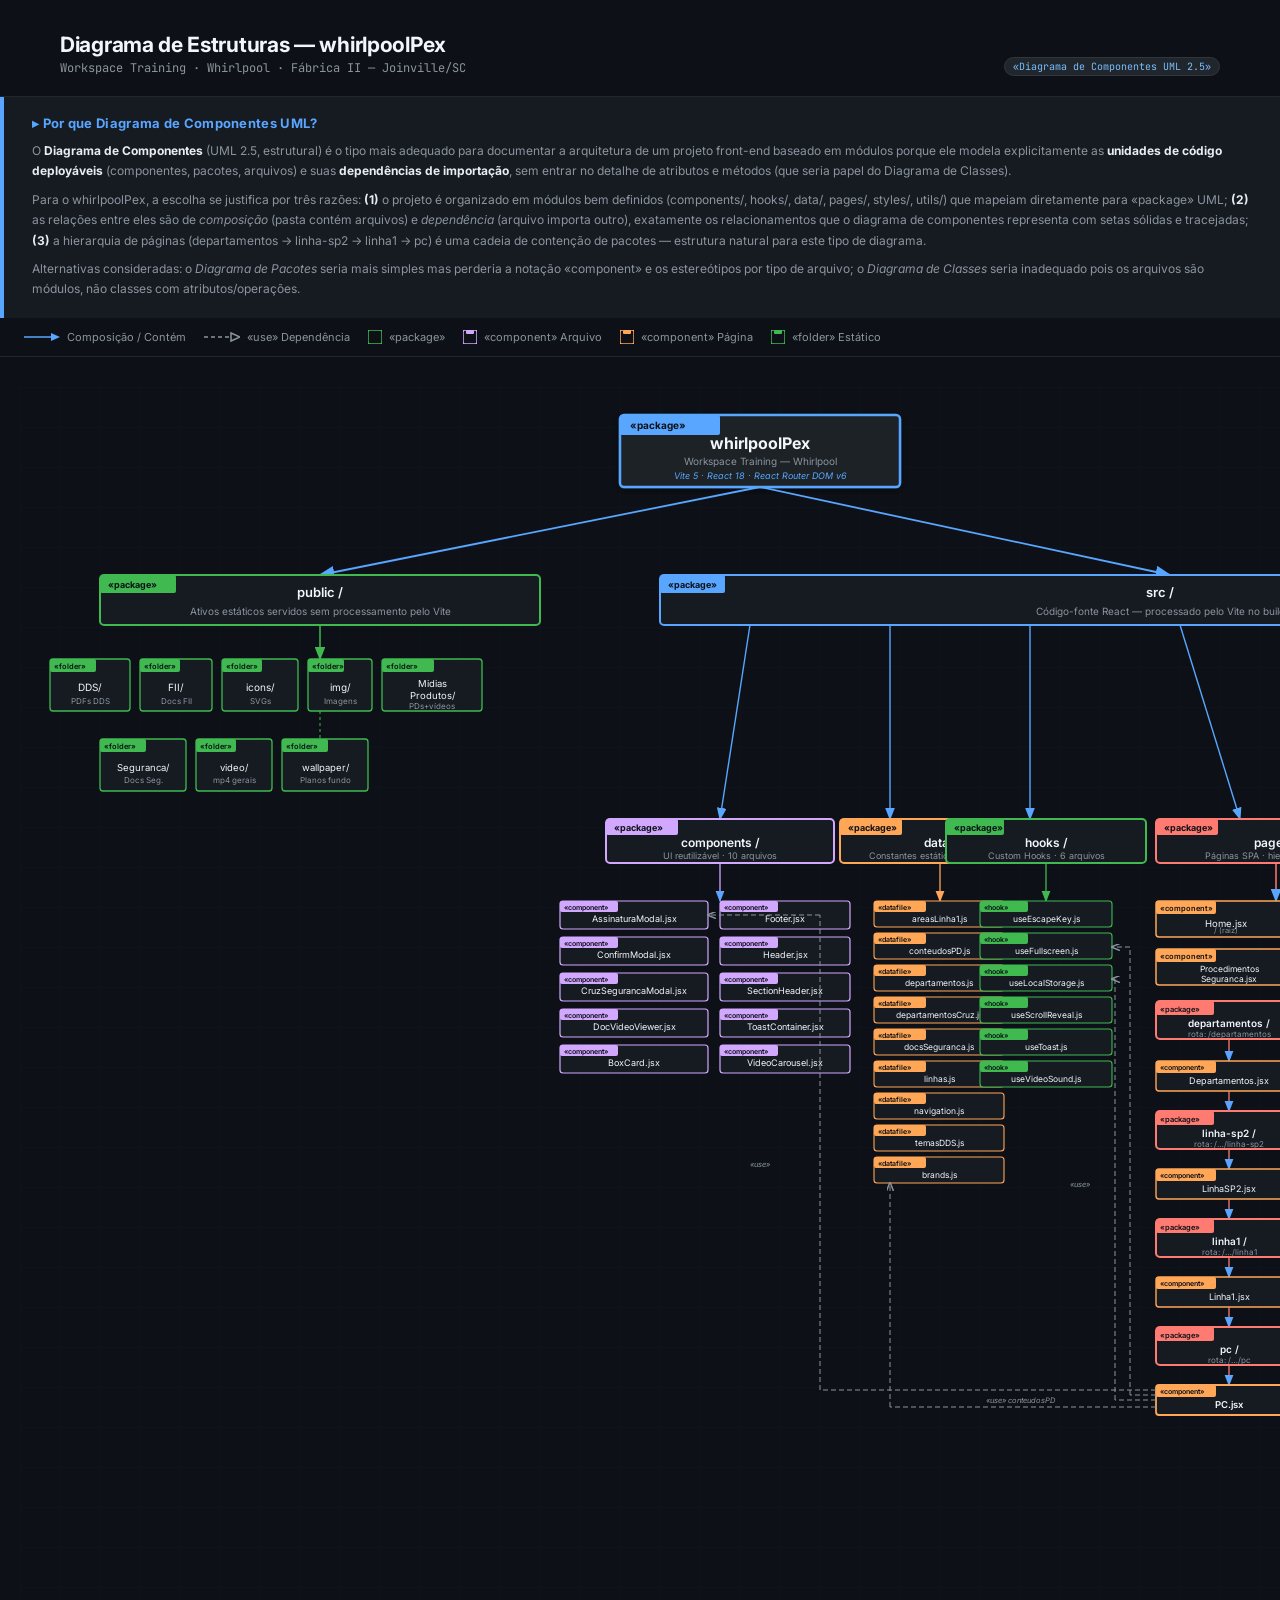
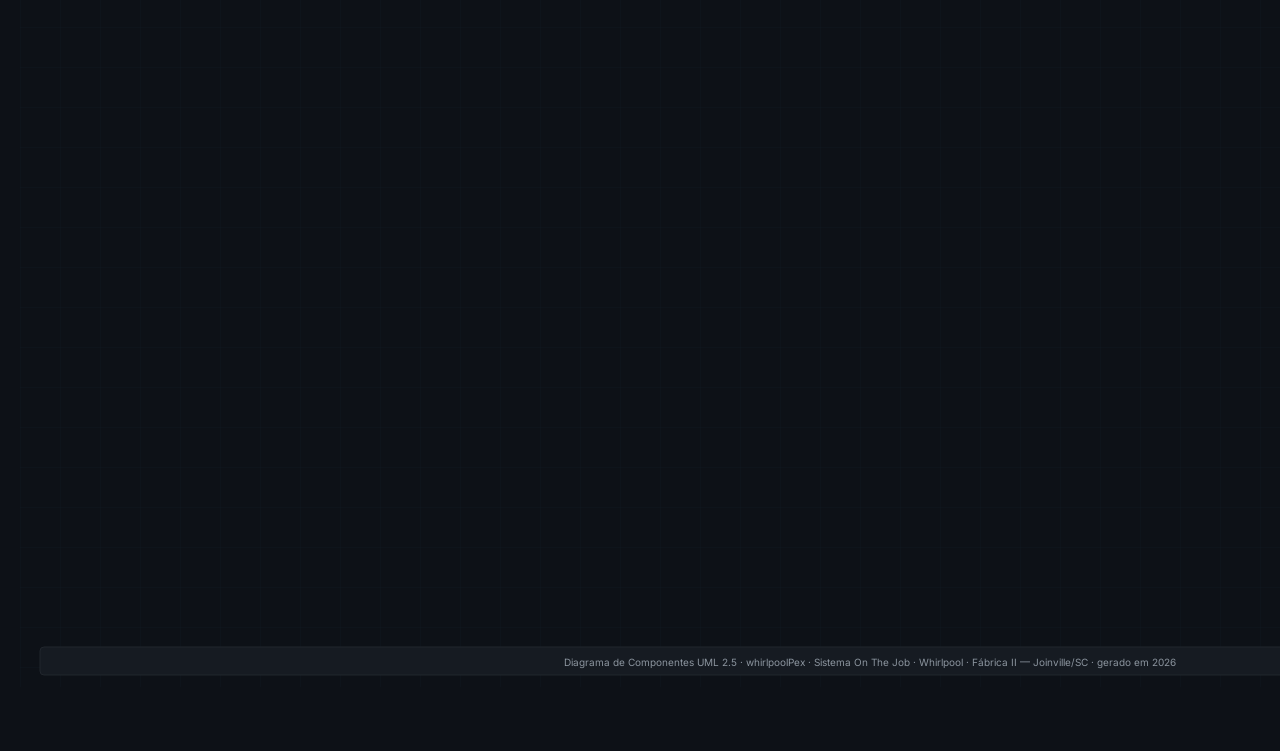
==== commit b90f1091: "Atualizado imagens da page home" ====
--- a/diagramaDeComponentes.html
+++ b/diagramaDeComponentes.html
@@ -71,7 +71,7 @@
         <rect x="600" y="28" width="100" height="20" rx="2" fill="#58a6ff"/>
         <text x="610" y="42" font-size="10" fill="#0d1117" font-weight="700">«package»</text>
         <text x="740" y="62" font-size="16" fill="#f0f6fc" font-weight="700" text-anchor="middle">whirlpoolPex</text>
-        <text x="740" y="78" font-size="10" fill="#8b949e" text-anchor="middle">Sistema On The Job — Whirlpool</text>
+        <text x="740" y="78" font-size="10" fill="#8b949e" text-anchor="middle">Workspace Training — Whirlpool</text>
         <text x="740" y="92" font-size="9" fill="#58a6ff" text-anchor="middle" font-style="italic">Vite 5 · React 18 · React Router DOM v6</text>
 
         <!-- root → public, root → src -->
